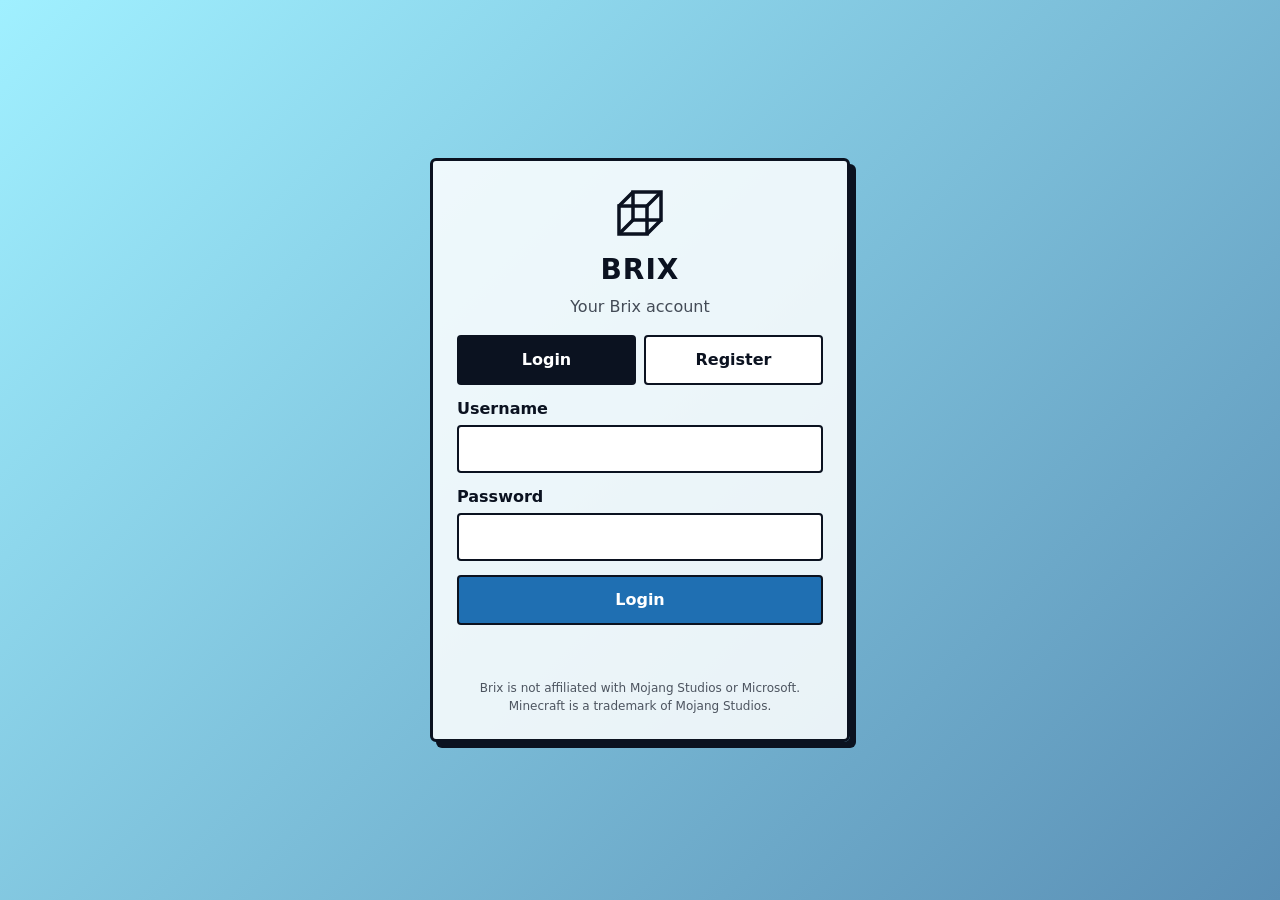
==== account.html @ fe93211d "Brix website: login, account, skins" ====
<!doctype html>
<html lang="en">
<head>
  <meta charset="utf-8">
  <meta name="viewport" content="width=device-width, initial-scale=1">
  <meta http-equiv="Content-Security-Policy" content="default-src 'none'; script-src 'self'; style-src 'self'; img-src 'self' https://brix-api.brix-account.workers.dev; connect-src https://brix-api.brix-account.workers.dev; base-uri 'none'; form-action 'none'">
  <title>Brix - Account</title>
  <link rel="icon" href="logo.svg">
  <link rel="stylesheet" href="style.css">
</head>
<body data-page="account">
  <main class="card">
    <div class="who">
      <canvas id="face" width="64" height="64" class="pixel"></canvas>
      <div>
        <h2 id="name">...</h2>
        <div id="uuid" class="mono"></div>
      </div>
    </div>

    <hr>
    <h3>Skin</h3>
    <p id="skin-state">Loading...</p>
    <div class="center"><img id="skin-img" class="pixel" width="128" height="128" alt="Current skin" hidden></div>

    <label for="skin-file">Upload skin (PNG, 64x64 or 64x32, max 24 KB)</label>
    <input id="skin-file" type="file" accept="image/png">
    <label for="skin-model">Arm style</label>
    <select id="skin-model">
      <option value="default">Classic</option>
      <option value="slim">Slim</option>
    </select>
    <button id="upload-btn" type="button">Upload skin</button>
    <button id="delete-btn" type="button" class="secondary">Remove skin</button>
    <p id="msg" class="msg"></p>

    <hr>
    <button id="logout-btn" type="button" class="secondary">Logout</button>
    <footer>Brix is not affiliated with Mojang Studios or Microsoft.</footer>
  </main>
  <script src="app.js" defer></script>
</body>
</html>
---- style.css ----
:root { --ink:#0b1220; --accent:#1f6fb2; --err:#b3261e; --ok:#17633a; }
* { box-sizing: border-box; }
body {
  margin: 0; min-height: 100vh; padding: 16px;
  display: flex; align-items: center; justify-content: center;
  font: 16px/1.5 system-ui, sans-serif; color: var(--ink);
  background: linear-gradient(135deg, #a0f0ff, #5a8fb5) fixed;
}
.card {
  width: 100%; max-width: 420px; padding: 24px;
  background: rgba(255,255,255,.85); border: 3px solid var(--ink);
  border-radius: 6px; box-shadow: 6px 6px 0 var(--ink);
}
.logo { width: 56px; height: 56px; display: block; margin: 0 auto 8px; }
h1 { margin: 0 0 4px; text-align: center; font-size: 28px; letter-spacing: 1px; }
.sub { margin: 0 0 16px; text-align: center; opacity: .75; }
label { display: block; margin: 12px 0 4px; font-weight: 600; }
input, select {
  width: 100%; padding: 10px; font: inherit;
  border: 2px solid var(--ink); border-radius: 4px; background: #fff;
}
button, .btn {
  display: block; width: 100%; margin-top: 14px; padding: 11px;
  font: inherit; font-weight: 700; text-align: center; text-decoration: none;
  color: #fff; background: var(--accent); cursor: pointer;
  border: 2px solid var(--ink); border-radius: 4px;
}
button.secondary, .btn.secondary { color: var(--ink); background: #fff; }
button:disabled { opacity: .6; cursor: default; }
.tabs { display: flex; gap: 8px; margin-bottom: 8px; }
.tabs button { margin: 0; color: var(--ink); background: #fff; }
.tabs button.active { color: #fff; background: var(--ink); }
.msg { min-height: 1.5em; margin: 12px 0 0; text-align: center; }
.msg.err { color: var(--err); }
.msg.ok { color: var(--ok); }
.mono { font-family: ui-monospace, monospace; font-size: 13px; word-break: break-all; }
.center { text-align: center; }
.pixel { image-rendering: pixelated; }
.who { display: flex; align-items: center; gap: 12px; margin-bottom: 8px; }
.who canvas { width: 64px; height: 64px; border: 2px solid var(--ink); background: #fff; }
.who h2 { margin: 0; font-size: 22px; }
hr { margin: 20px 0 4px; border: 0; border-top: 2px solid var(--ink); }
footer { margin-top: 18px; font-size: 12px; text-align: center; opacity: .7; }
[hidden] { display: none !important; }
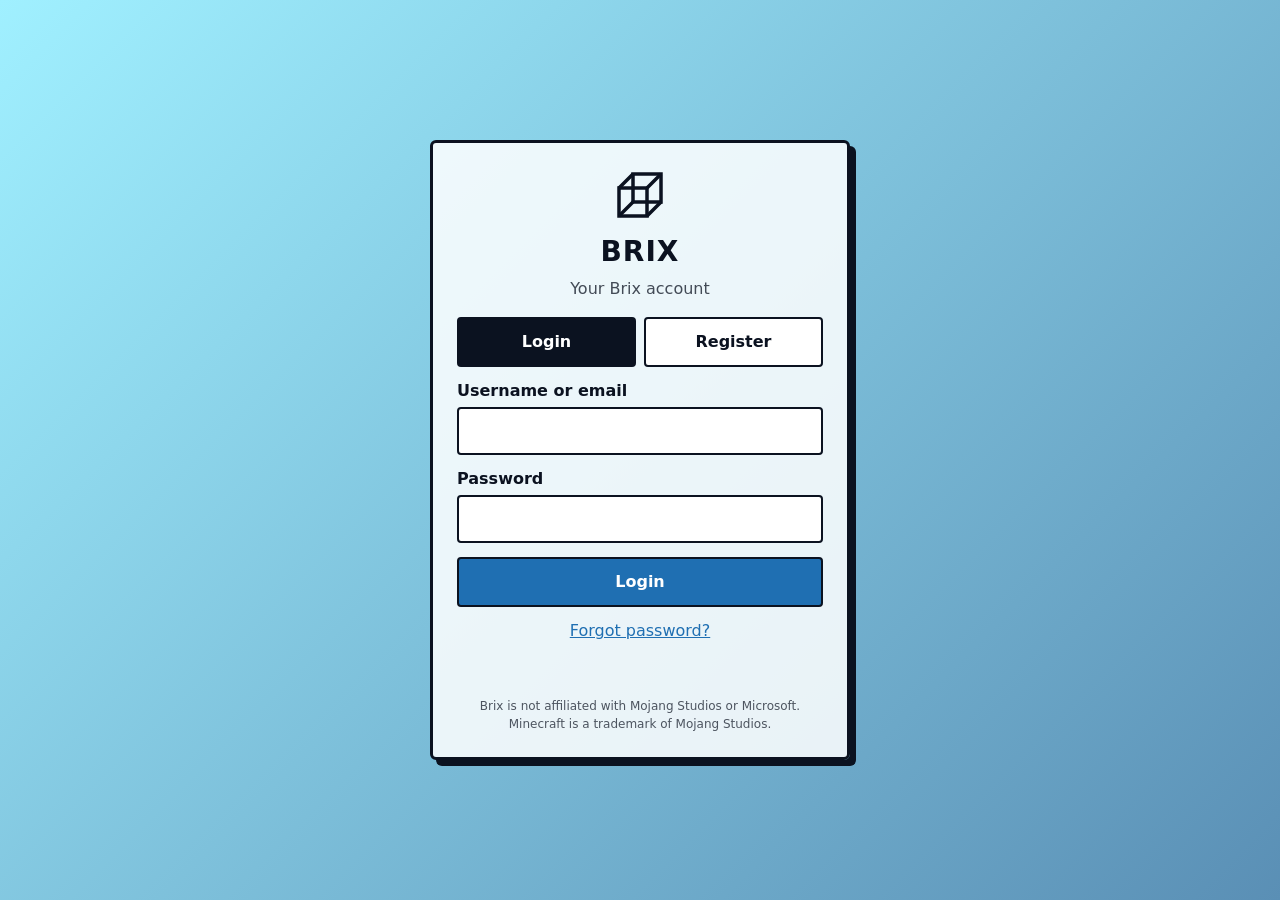
==== commit fb579724: "Email accounts on the website: verify, forgot, reset, email section" ====
--- a/account.html
+++ b/account.html
@@ -35,6 +35,39 @@
     <p id="msg" class="msg"></p>
 
     <hr>
+    <h3>Email</h3>
+    <p id="email-state">Loading...</p>
+    <label for="email-new">New email</label>
+    <input id="email-new" type="email" autocomplete="email" maxlength="254">
+    <label for="email-pw">Password</label>
+    <input id="email-pw" type="password" autocomplete="current-password" maxlength="128">
+    <button id="email-btn" type="button">Save email and send verification</button>
+    <button id="email-resend-btn" type="button" class="secondary" hidden>Resend verification email</button>
+    <p id="email-msg" class="msg"></p>
+
+    <hr>
+    <h3>Security</h3>
+    <label for="pw-current">Current password</label>
+    <input id="pw-current" type="password" autocomplete="current-password" maxlength="128">
+    <label for="pw-new">New password (min. 8 characters)</label>
+    <input id="pw-new" type="password" autocomplete="new-password" minlength="8" maxlength="128">
+    <button id="pw-btn" type="button">Change password</button>
+    <p id="pw-msg" class="msg"></p>
+
+    <h3>Devices</h3>
+    <ul id="session-list" class="sessions"></ul>
+    <button id="revoke-others-btn" type="button" class="secondary">Log out other devices</button>
+    <p id="sess-msg" class="msg"></p>
+
+    <hr>
+    <h3>Delete account</h3>
+    <p>This permanently removes your account, skin and sessions.</p>
+    <label for="del-pw">Password</label>
+    <input id="del-pw" type="password" autocomplete="current-password" maxlength="128">
+    <button id="del-btn" type="button" class="danger">Delete my account</button>
+    <p id="del-msg" class="msg"></p>
+
+    <hr>
     <button id="logout-btn" type="button" class="secondary">Logout</button>
     <footer>Brix is not affiliated with Mojang Studios or Microsoft.</footer>
   </main>
--- a/style.css
+++ b/style.css
@@ -42,3 +42,11 @@
 hr { margin: 20px 0 4px; border: 0; border-top: 2px solid var(--ink); }
 footer { margin-top: 18px; font-size: 12px; text-align: center; opacity: .7; }
 [hidden] { display: none !important; }
+.sessions { list-style: none; margin: 0; padding: 0; }
+.sessions li {
+  display: flex; align-items: center; justify-content: space-between; gap: 8px;
+  padding: 8px 0; border-bottom: 1px solid rgba(0,0,0,.15); font-size: 14px;
+}
+.sessions button { width: auto; margin: 0; padding: 6px 10px; }
+button.danger { background: var(--err); }
+a.link { display: block; margin-top: 12px; text-align: center; color: var(--accent); }
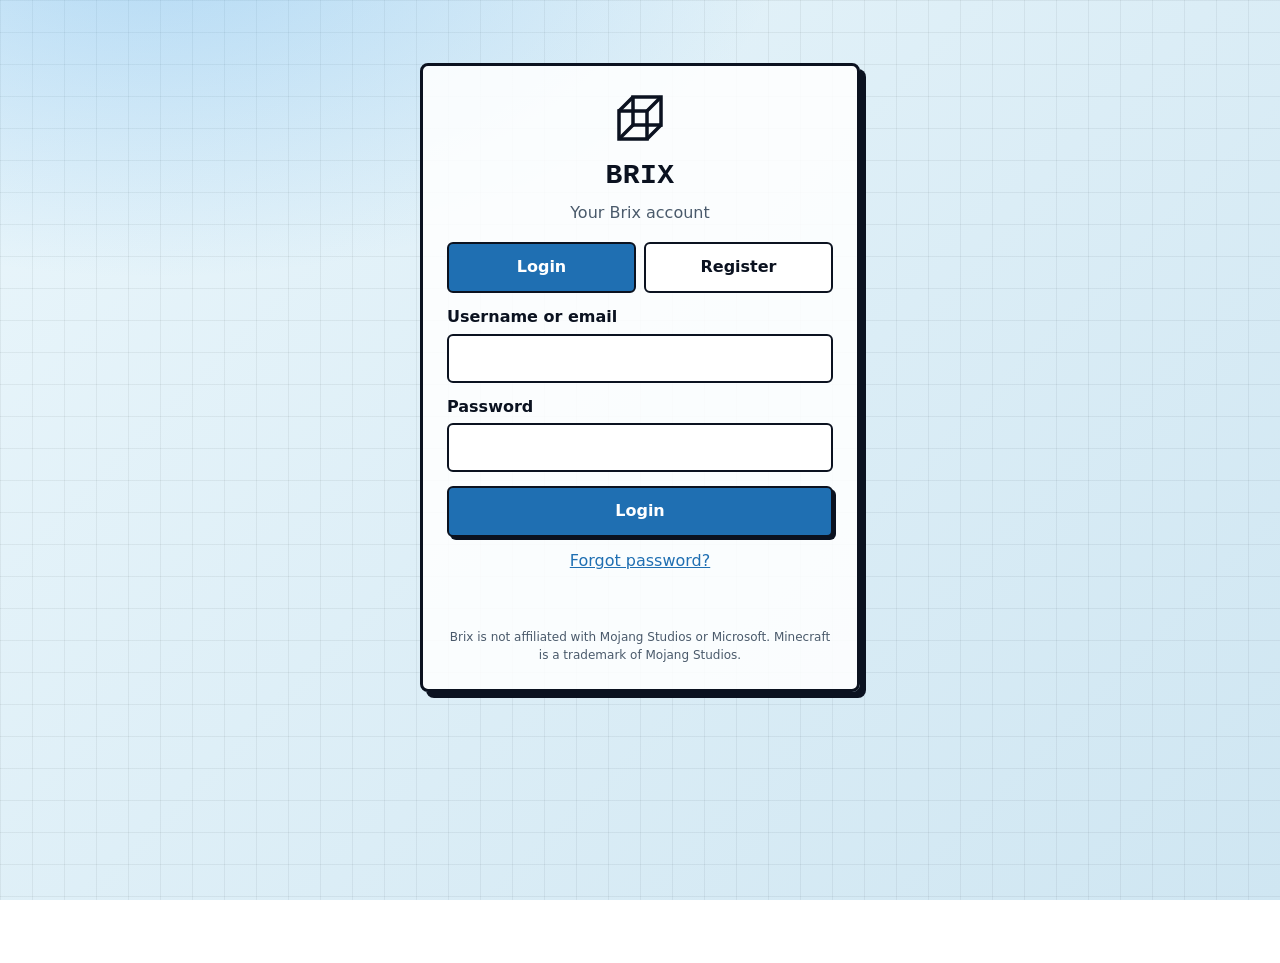
==== commit 95bf5b22: "Website redesign: landing page, tabbed dashboard, light/dark theme" ====
--- a/account.html
+++ b/account.html
@@ -4,73 +4,118 @@
   <meta charset="utf-8">
   <meta name="viewport" content="width=device-width, initial-scale=1">
   <meta http-equiv="Content-Security-Policy" content="default-src 'none'; script-src 'self'; style-src 'self'; img-src 'self' https://brix-api.brix-account.workers.dev; connect-src https://brix-api.brix-account.workers.dev; base-uri 'none'; form-action 'none'">
+  <meta name="color-scheme" content="light dark">
   <title>Brix - Account</title>
   <link rel="icon" href="logo.svg">
   <link rel="stylesheet" href="style.css">
 </head>
 <body data-page="account">
-  <main class="card">
-    <div class="who">
-      <canvas id="face" width="64" height="64" class="pixel"></canvas>
-      <div>
-        <h2 id="name">...</h2>
-        <div id="uuid" class="mono"></div>
+  <header class="nav">
+    <div class="wrap">
+      <a class="brand" href="index.html"><img src="logo.svg" alt=""><span>BRIX</span></a>
+      <div class="nav-links">
+        <span id="name" class="chip">...</span>
+        <button id="logout-btn" type="button" class="secondary auto">Logout</button>
       </div>
     </div>
+  </header>
 
-    <hr>
-    <h3>Skin</h3>
-    <p id="skin-state">Loading...</p>
-    <div class="center"><img id="skin-img" class="pixel" width="128" height="128" alt="Current skin" hidden></div>
+  <div class="shell">
+    <nav class="side" aria-label="Account sections">
+      <a id="nav-overview" href="#overview" class="active">Overview</a>
+      <a id="nav-skin" href="#skin">Skin</a>
+      <a id="nav-email" href="#email">Email</a>
+      <a id="nav-security" href="#security">Security</a>
+      <a id="nav-devices" href="#devices">Devices</a>
+    </nav>
 
-    <label for="skin-file">Upload skin (PNG, 64x64 or 64x32, max 24 KB)</label>
-    <input id="skin-file" type="file" accept="image/png">
-    <label for="skin-model">Arm style</label>
-    <select id="skin-model">
-      <option value="default">Classic</option>
-      <option value="slim">Slim</option>
-    </select>
-    <button id="upload-btn" type="button">Upload skin</button>
-    <button id="delete-btn" type="button" class="secondary">Remove skin</button>
-    <p id="msg" class="msg"></p>
+    <main class="content">
+      <section id="panel-overview">
+        <div class="panel">
+          <div class="who">
+            <canvas id="face" width="64" height="64"></canvas>
+            <div>
+              <h2>Welcome, <span id="hello"></span></h2>
+              <div id="uuid" class="mono"></div>
+            </div>
+          </div>
+        </div>
+        <div class="cols">
+          <div class="panel"><h3>Email</h3><p id="ov-email">Loading...</p></div>
+          <div class="panel"><h3>Devices</h3><p><strong id="ov-devices">-</strong> signed in</p><a href="#devices">Manage devices</a></div>
+          <div class="panel"><h3>Playing</h3><p>Log in to the Brix launcher with this account. Brix accounts work in single-player and on servers that support Brix login.</p></div>
+        </div>
+      </section>
 
-    <hr>
-    <h3>Email</h3>
-    <p id="email-state">Loading...</p>
-    <label for="email-new">New email</label>
-    <input id="email-new" type="email" autocomplete="email" maxlength="254">
-    <label for="email-pw">Password</label>
-    <input id="email-pw" type="password" autocomplete="current-password" maxlength="128">
-    <button id="email-btn" type="button">Save email and send verification</button>
-    <button id="email-resend-btn" type="button" class="secondary" hidden>Resend verification email</button>
-    <p id="email-msg" class="msg"></p>
+      <section id="panel-skin" hidden>
+        <div class="cols">
+          <div class="panel">
+            <h3>Current skin</h3>
+            <p id="skin-state">Loading...</p>
+            <div class="center"><img id="skin-img" class="pixel" width="128" height="128" alt="Current skin" hidden></div>
+          </div>
+          <div class="panel">
+            <h3>Upload a skin</h3>
+            <label for="skin-file">PNG, 64x64 or 64x32, max 24 KB</label>
+            <input id="skin-file" type="file" accept="image/png">
+            <label for="skin-model">Arm style</label>
+            <select id="skin-model">
+              <option value="default">Classic</option>
+              <option value="slim">Slim</option>
+            </select>
+            <button id="upload-btn" type="button">Upload skin</button>
+            <button id="delete-btn" type="button" class="secondary">Remove skin</button>
+            <p id="msg" class="msg"></p>
+          </div>
+        </div>
+      </section>
 
-    <hr>
-    <h3>Security</h3>
-    <label for="pw-current">Current password</label>
-    <input id="pw-current" type="password" autocomplete="current-password" maxlength="128">
-    <label for="pw-new">New password (min. 8 characters)</label>
-    <input id="pw-new" type="password" autocomplete="new-password" minlength="8" maxlength="128">
-    <button id="pw-btn" type="button">Change password</button>
-    <p id="pw-msg" class="msg"></p>
+      <section id="panel-email" hidden>
+        <div class="panel">
+          <h3>Email</h3>
+          <p id="email-state">Loading...</p>
+          <label for="email-new">New email</label>
+          <input id="email-new" type="email" autocomplete="email" maxlength="254">
+          <label for="email-pw">Password</label>
+          <input id="email-pw" type="password" autocomplete="current-password" maxlength="128">
+          <button id="email-btn" type="button">Save email and send verification</button>
+          <button id="email-resend-btn" type="button" class="secondary" hidden>Resend verification email</button>
+          <p id="email-msg" class="msg"></p>
+        </div>
+      </section>
 
-    <h3>Devices</h3>
-    <ul id="session-list" class="sessions"></ul>
-    <button id="revoke-others-btn" type="button" class="secondary">Log out other devices</button>
-    <p id="sess-msg" class="msg"></p>
+      <section id="panel-security" hidden>
+        <div class="cols">
+          <div class="panel">
+            <h3>Change password</h3>
+            <label for="pw-current">Current password</label>
+            <input id="pw-current" type="password" autocomplete="current-password" maxlength="128">
+            <label for="pw-new">New password (min. 8 characters)</label>
+            <input id="pw-new" type="password" autocomplete="new-password" minlength="8" maxlength="128">
+            <button id="pw-btn" type="button">Change password</button>
+            <p id="pw-msg" class="msg"></p>
+          </div>
+          <div class="panel">
+            <h3>Delete account</h3>
+            <p>This permanently removes your account, skin and sessions.</p>
+            <label for="del-pw">Password</label>
+            <input id="del-pw" type="password" autocomplete="current-password" maxlength="128">
+            <button id="del-btn" type="button" class="danger">Delete my account</button>
+            <p id="del-msg" class="msg"></p>
+          </div>
+        </div>
+      </section>
 
-    <hr>
-    <h3>Delete account</h3>
-    <p>This permanently removes your account, skin and sessions.</p>
-    <label for="del-pw">Password</label>
-    <input id="del-pw" type="password" autocomplete="current-password" maxlength="128">
-    <button id="del-btn" type="button" class="danger">Delete my account</button>
-    <p id="del-msg" class="msg"></p>
-
-    <hr>
-    <button id="logout-btn" type="button" class="secondary">Logout</button>
-    <footer>Brix is not affiliated with Mojang Studios or Microsoft.</footer>
-  </main>
+      <section id="panel-devices" hidden>
+        <div class="panel">
+          <h3>Devices</h3>
+          <ul id="session-list" class="sessions"></ul>
+          <button id="revoke-others-btn" type="button" class="secondary">Log out other devices</button>
+          <p id="sess-msg" class="msg"></p>
+        </div>
+      </section>
+    </main>
+  </div>
   <script src="app.js" defer></script>
 </body>
 </html>
--- a/style.css
+++ b/style.css
@@ -1,52 +1,214 @@
-:root { --ink:#0b1220; --accent:#1f6fb2; --err:#b3261e; --ok:#17633a; }
+:root {
+  color-scheme: light dark;
+  --bg: #eaf6fb;
+  --bg2: #cfe6f2;
+  --grid: rgba(11, 18, 32, .06);
+  --glow: rgba(74, 163, 232, .35);
+  --surface: rgba(255, 255, 255, .86);
+  --surface2: #ffffff;
+  --ink: #0b1220;
+  --muted: #4a5a6b;
+  --line: #0b1220;
+  --shadow: #0b1220;
+  --accent: #1f6fb2;
+  --accent-ink: #ffffff;
+  --danger: #b3261e;
+  --danger-ink: #ffffff;
+  --err: #b3261e;
+  --ok: #17633a;
+}
+@media (prefers-color-scheme: dark) {
+  :root {
+    --bg: #0a111d;
+    --bg2: #102036;
+    --grid: rgba(232, 241, 250, .06);
+    --glow: rgba(74, 163, 232, .22);
+    --surface: rgba(18, 30, 48, .88);
+    --surface2: #16263e;
+    --ink: #e8f1fa;
+    --muted: #9db0c4;
+    --line: #35557d;
+    --shadow: #04070d;
+    --accent: #4aa3e8;
+    --accent-ink: #04121f;
+    --danger: #ff8a80;
+    --danger-ink: #2a0a07;
+    --err: #ff8a80;
+    --ok: #6fdc9b;
+  }
+  .logo, .brand img { filter: invert(1); }
+}
+
 * { box-sizing: border-box; }
+html { scroll-behavior: smooth; }
 body {
-  margin: 0; min-height: 100vh; padding: 16px;
-  display: flex; align-items: center; justify-content: center;
-  font: 16px/1.5 system-ui, sans-serif; color: var(--ink);
-  background: linear-gradient(135deg, #a0f0ff, #5a8fb5) fixed;
-}
+  margin: 0;
+  min-height: 100vh;
+  font: 16px/1.55 system-ui, -apple-system, "Segoe UI", Roboto, sans-serif;
+  color: var(--ink);
+  background:
+    radial-gradient(900px 500px at 12% -8%, var(--glow), transparent 70%),
+    linear-gradient(var(--grid) 1px, transparent 1px) 0 0 / 32px 32px,
+    linear-gradient(90deg, var(--grid) 1px, transparent 1px) 0 0 / 32px 32px,
+    linear-gradient(135deg, var(--bg), var(--bg2));
+  background-attachment: fixed;
+}
+h1, h2, h3, .brand { font-family: ui-monospace, "SF Mono", Menlo, Consolas, monospace; letter-spacing: .5px; }
+h1 { margin: 0 0 4px; text-align: center; font-size: 28px; }
+h2 { margin: 0 0 6px; font-size: 26px; }
+h3 { margin: 0 0 6px; font-size: 18px; }
+p { margin: 0 0 10px; }
+a { color: var(--accent); }
+
+@keyframes rise { from { opacity: 0; transform: translateY(14px); } to { opacity: 1; transform: none; } }
+@keyframes spin { from { transform: rotateX(-24deg) rotateY(0deg); } to { transform: rotateX(-24deg) rotateY(360deg); } }
+
+/* Cards used by the login/verify/forgot/reset pages */
 .card {
-  width: 100%; max-width: 420px; padding: 24px;
-  background: rgba(255,255,255,.85); border: 3px solid var(--ink);
-  border-radius: 6px; box-shadow: 6px 6px 0 var(--ink);
+  width: min(440px, calc(100% - 32px));
+  margin: 7vh auto;
+  padding: 24px;
+  background: var(--surface);
+  border: 3px solid var(--line);
+  border-radius: 8px;
+  box-shadow: 6px 6px 0 var(--shadow);
+  animation: rise .5s ease both;
 }
 .logo { width: 56px; height: 56px; display: block; margin: 0 auto 8px; }
-h1 { margin: 0 0 4px; text-align: center; font-size: 28px; letter-spacing: 1px; }
-.sub { margin: 0 0 16px; text-align: center; opacity: .75; }
+.sub { margin: 0 0 16px; text-align: center; color: var(--muted); }
+
 label { display: block; margin: 12px 0 4px; font-weight: 600; }
 input, select {
-  width: 100%; padding: 10px; font: inherit;
-  border: 2px solid var(--ink); border-radius: 4px; background: #fff;
-}
+  width: 100%; padding: 10px; font: inherit; color: var(--ink);
+  background: var(--surface2); border: 2px solid var(--line); border-radius: 6px;
+}
+input:focus, select:focus { outline: 3px solid var(--glow); outline-offset: 1px; }
+input[type="file"] { padding: 8px; }
+
 button, .btn {
-  display: block; width: 100%; margin-top: 14px; padding: 11px;
+  display: block; width: 100%; margin-top: 14px; padding: 11px 16px;
   font: inherit; font-weight: 700; text-align: center; text-decoration: none;
-  color: #fff; background: var(--accent); cursor: pointer;
-  border: 2px solid var(--ink); border-radius: 4px;
-}
-button.secondary, .btn.secondary { color: var(--ink); background: #fff; }
-button:disabled { opacity: .6; cursor: default; }
+  color: var(--accent-ink); background: var(--accent); cursor: pointer;
+  border: 2px solid var(--line); border-radius: 6px;
+  box-shadow: 3px 3px 0 var(--shadow);
+  transition: transform .12s ease, box-shadow .12s ease, filter .12s ease;
+}
+button:hover, .btn:hover { transform: translate(-1px, -1px); box-shadow: 4px 4px 0 var(--shadow); filter: brightness(1.06); }
+button:active, .btn:active { transform: translate(2px, 2px); box-shadow: 1px 1px 0 var(--shadow); }
+button.secondary, .btn.secondary { color: var(--ink); background: var(--surface2); }
+button.danger { color: var(--danger-ink); background: var(--danger); }
+button:disabled { opacity: .6; cursor: default; transform: none; }
+.auto { display: inline-block; width: auto; margin-top: 0; }
+
 .tabs { display: flex; gap: 8px; margin-bottom: 8px; }
-.tabs button { margin: 0; color: var(--ink); background: #fff; }
-.tabs button.active { color: #fff; background: var(--ink); }
+.tabs button { margin: 0; color: var(--ink); background: var(--surface2); box-shadow: none; }
+.tabs button.active { color: var(--accent-ink); background: var(--accent); }
+
 .msg { min-height: 1.5em; margin: 12px 0 0; text-align: center; }
 .msg.err { color: var(--err); }
 .msg.ok { color: var(--ok); }
-.mono { font-family: ui-monospace, monospace; font-size: 13px; word-break: break-all; }
+.mono { font-family: ui-monospace, monospace; font-size: 13px; word-break: break-all; color: var(--muted); }
 .center { text-align: center; }
 .pixel { image-rendering: pixelated; }
-.who { display: flex; align-items: center; gap: 12px; margin-bottom: 8px; }
-.who canvas { width: 64px; height: 64px; border: 2px solid var(--ink); background: #fff; }
-.who h2 { margin: 0; font-size: 22px; }
-hr { margin: 20px 0 4px; border: 0; border-top: 2px solid var(--ink); }
-footer { margin-top: 18px; font-size: 12px; text-align: center; opacity: .7; }
+a.link { display: block; margin-top: 12px; text-align: center; }
+footer { margin-top: 18px; font-size: 12px; text-align: center; color: var(--muted); }
 [hidden] { display: none !important; }
-.sessions { list-style: none; margin: 0; padding: 0; }
-.sessions li {
-  display: flex; align-items: center; justify-content: space-between; gap: 8px;
-  padding: 8px 0; border-bottom: 1px solid rgba(0,0,0,.15); font-size: 14px;
-}
+
+/* Layout */
+.wrap { width: min(1040px, calc(100% - 32px)); margin: 0 auto; }
+.nav {
+  position: sticky; top: 0; z-index: 10;
+  background: color-mix(in srgb, var(--bg) 75%, transparent);
+  backdrop-filter: blur(10px);
+  border-bottom: 2px solid var(--line);
+}
+.nav .wrap { display: flex; align-items: center; gap: 16px; min-height: 58px; }
+.brand { display: flex; align-items: center; gap: 8px; color: var(--ink); text-decoration: none; font-weight: 800; font-size: 20px; }
+.brand img { width: 28px; height: 28px; }
+.nav-links { display: flex; align-items: center; gap: 16px; margin-left: auto; }
+.nav-links a:not(.btn) { color: var(--ink); text-decoration: none; opacity: .8; }
+.nav-links a:not(.btn):hover { opacity: 1; }
+.chip { padding: 3px 12px; font-weight: 700; background: var(--surface2); border: 2px solid var(--line); border-radius: 999px; }
+
+.panel {
+  padding: 18px;
+  background: var(--surface);
+  border: 2px solid var(--line);
+  border-radius: 8px;
+  box-shadow: 4px 4px 0 var(--shadow);
+}
+.cols { display: grid; grid-template-columns: repeat(auto-fit, minmax(260px, 1fr)); gap: 16px; margin-top: 16px; }
+
+/* Landing page */
+.hero { display: grid; grid-template-columns: 1.1fr .9fr; gap: 32px; align-items: center; padding: 56px 0 36px; animation: rise .6s ease both; }
+.hero h1 { margin-bottom: 12px; text-align: left; font-size: clamp(32px, 6vw, 54px); line-height: 1.05; }
+.hero p { color: var(--muted); font-size: 18px; }
+.actions { display: flex; flex-wrap: wrap; gap: 12px; margin-top: 20px; }
+.actions .btn { width: auto; margin: 0; }
+.note { margin-top: 14px; font-size: 14px; color: var(--muted); }
+
+.cube-wrap { display: flex; justify-content: center; perspective: 900px; padding: 24px 0; }
+.cube { --s: 150px; --h: calc(var(--s) / 2); position: relative; width: var(--s); height: var(--s); transform-style: preserve-3d; animation: spin 16s linear infinite; }
+.cube div { position: absolute; inset: 0; border: 4px solid var(--ink); background: color-mix(in srgb, var(--accent) 16%, transparent); }
+.f-front { transform: translateZ(var(--h)); }
+.f-back { transform: rotateY(180deg) translateZ(var(--h)); }
+.f-right { transform: rotateY(90deg) translateZ(var(--h)); }
+.f-left { transform: rotateY(-90deg) translateZ(var(--h)); }
+.f-top { transform: rotateX(90deg) translateZ(var(--h)); }
+.f-bottom { transform: rotateX(-90deg) translateZ(var(--h)); }
+
+.section { padding: 36px 0; }
+.lead { margin-bottom: 20px; color: var(--muted); }
+.grid { display: grid; grid-template-columns: repeat(auto-fit, minmax(240px, 1fr)); gap: 16px; }
+.grid .panel { transition: transform .15s ease; }
+.grid .panel:hover { transform: translateY(-4px); }
+.steps { counter-reset: s; }
+.step::before {
+  counter-increment: s; content: counter(s);
+  display: inline-grid; place-items: center; width: 34px; height: 34px; margin-bottom: 8px;
+  font-weight: 800; color: var(--accent-ink); background: var(--accent); border: 2px solid var(--line);
+}
+details { margin-bottom: 10px; padding: 12px 16px; background: var(--surface); border: 2px solid var(--line); border-radius: 8px; }
+summary { cursor: pointer; font-weight: 700; }
+details p { margin: 8px 0 0; color: var(--muted); }
+.site-footer { padding: 24px 0 40px; }
+
+.js .reveal { opacity: 0; transform: translateY(18px); transition: opacity .5s ease, transform .5s ease; }
+.js .reveal.in { opacity: 1; transform: none; }
+
+/* Account dashboard */
+.shell { width: min(1040px, calc(100% - 32px)); margin: 20px auto 96px; display: grid; grid-template-columns: 200px 1fr; gap: 20px; align-items: start; }
+.side { position: sticky; top: 78px; display: flex; flex-direction: column; gap: 6px; }
+.side a { padding: 10px 12px; color: var(--ink); font-weight: 700; text-decoration: none; border: 2px solid transparent; border-radius: 6px; transition: background .15s ease; }
+.side a:hover { background: var(--surface); }
+.side a.active { color: var(--accent-ink); background: var(--accent); border-color: var(--line); box-shadow: 3px 3px 0 var(--shadow); }
+.content { min-width: 0; }
+.content > section { animation: rise .3s ease both; }
+.who { display: flex; align-items: center; gap: 16px; }
+.who canvas { width: 88px; height: 88px; background: var(--surface2); border: 2px solid var(--line); image-rendering: pixelated; }
+.who h2 { margin: 0 0 4px; }
+.sessions { margin: 0; padding: 0; list-style: none; }
+.sessions li { display: flex; align-items: center; justify-content: space-between; gap: 8px; padding: 8px 0; font-size: 14px; border-bottom: 1px solid color-mix(in srgb, var(--line) 40%, transparent); }
 .sessions button { width: auto; margin: 0; padding: 6px 10px; }
-button.danger { background: var(--err); }
-a.link { display: block; margin-top: 12px; text-align: center; color: var(--accent); }
+
+@media (max-width: 760px) {
+  .hero { grid-template-columns: 1fr; padding-top: 28px; text-align: center; }
+  .hero h1 { text-align: center; }
+  .hero .cube-wrap { order: -1; }
+  .actions { justify-content: center; }
+  .nav-links .hide-s { display: none; }
+}
+@media (max-width: 720px) {
+  .shell { grid-template-columns: 1fr; }
+  .side {
+    position: fixed; top: auto; left: 0; right: 0; bottom: 0; z-index: 20;
+    flex-direction: row; gap: 0; padding: 6px;
+    background: var(--surface); backdrop-filter: blur(10px); border-top: 2px solid var(--line);
+  }
+  .side a { flex: 1; padding: 10px 2px; font-size: 12px; text-align: center; }
+  .chip { display: none; }
+}
+@media (prefers-reduced-motion: reduce) {
+  *, *::before, *::after { animation: none !important; transition: none !important; }
+  .js .reveal { opacity: 1; transform: none; }
+}
